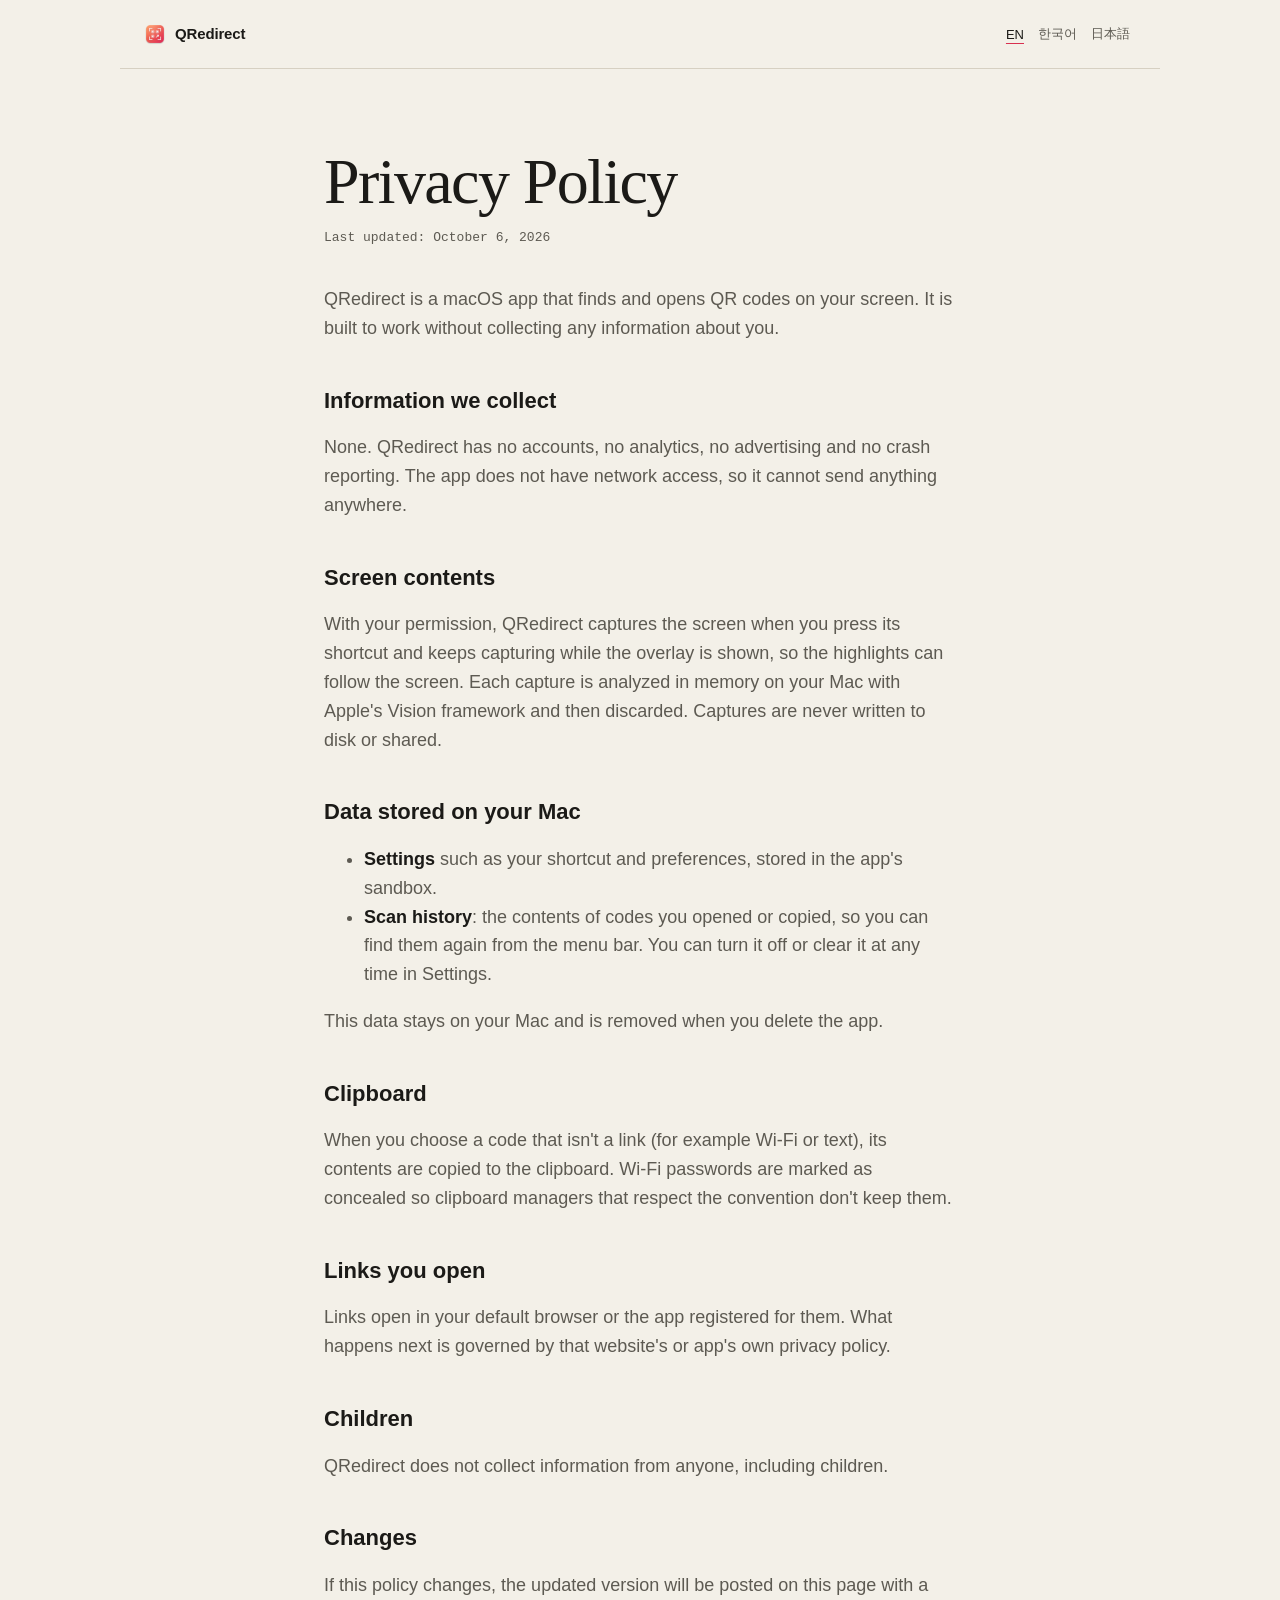
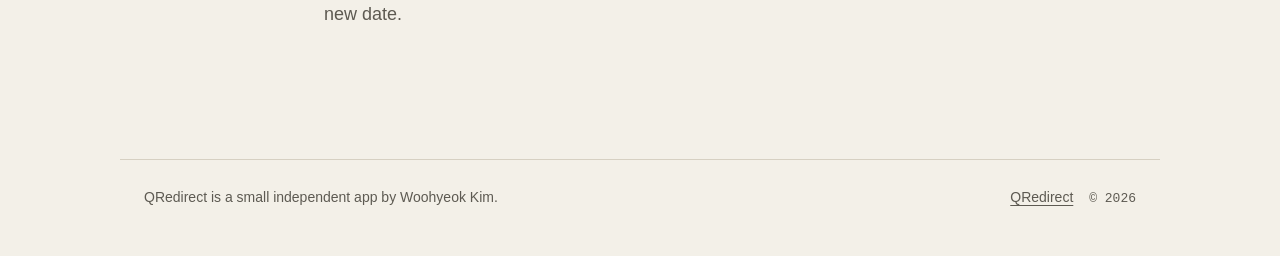
==== docs/privacy.html @ 35c8c9f6 "initial commit" ====
<!doctype html>
<html lang="en">
<head>
  <meta charset="utf-8">
  <meta name="viewport" content="width=device-width, initial-scale=1">
  <title data-i18n-title="meta.privacyTitle">Privacy Policy — QRedirect</title>
  <meta name="description" content="QRedirect collects no data. Screen captures are analyzed on your Mac and discarded.">
  <link rel="icon" href="assets/icon.png">
  <link rel="stylesheet" href="assets/style.css">
  <script src="assets/i18n.js" defer></script>
</head>
<body>
  <header class="masthead">
    <a class="wordmark" href="index.html" data-keep-lang><img src="assets/icon.png" alt="" width="22" height="22">QRedirect</a>
    <div class="lang" role="group" aria-label="Language" style="margin-left: auto">
      <button type="button" data-lang="en" aria-pressed="true">EN</button>
      <button type="button" data-lang="ko" aria-pressed="false">한국어</button>
      <button type="button" data-lang="ja" aria-pressed="false">日本語</button>
    </div>
  </header>

  <main class="doc">
      <h1 data-i18n="policy.title">Privacy Policy</h1>
      <p class="updated" data-i18n="policy.updated">Last updated: October 6, 2026</p>
      <p data-i18n="policy.intro"></p>

      <h2 data-i18n="policy.collect.title">Information we collect</h2>
      <p data-i18n="policy.collect.body"></p>

      <h2 data-i18n="policy.screen.title">Screen contents</h2>
      <p data-i18n="policy.screen.body"></p>

      <h2 data-i18n="policy.local.title">Data stored on your Mac</h2>
      <ul>
        <li data-i18n-html="policy.local.item1_html"></li>
        <li data-i18n-html="policy.local.item2_html"></li>
      </ul>
      <p data-i18n="policy.local.body"></p>

      <h2 data-i18n="policy.clipboard.title">Clipboard</h2>
      <p data-i18n="policy.clipboard.body"></p>

      <h2 data-i18n="policy.links.title">Links you open</h2>
      <p data-i18n="policy.links.body"></p>

      <h2 data-i18n="policy.children.title">Children</h2>
      <p data-i18n="policy.children.body"></p>

      <h2 data-i18n="policy.changes.title">Changes</h2>
      <p data-i18n="policy.changes.body"></p>
    </main>

  <footer class="colophon">
    <p data-i18n="footer.maker">QRedirect is a small independent app by Woohyeok Kim.</p>
    <p><a href="index.html" data-keep-lang data-i18n="footer.home">QRedirect</a> <span class="mono">© 2026</span></p>
  </footer>
</body>
</html>
---- docs/assets/style.css ----
/* Paper, ink and one red. Type does the work; the only decoration is the app's own viewfinder. */

:root {
  --paper: #f3f0e8;
  --paper-2: #ebe6da;
  --ink: #1b1a17;
  --ink-2: #5d5a52;
  --rule: #d6d0c2;
  --red: #d8304f;
  --serif: "New York", ui-serif, "Iowan Old Style", "Hiragino Mincho ProN", "Yu Mincho", Georgia, serif;
  --sans: -apple-system, BlinkMacSystemFont, "Helvetica Neue", "Hiragino Sans", "Apple SD Gothic Neo", sans-serif;
  --mono: ui-monospace, "SF Mono", Menlo, monospace;
  --col: 680px;
  --wide: 1040px;
  color-scheme: light;
}

* { box-sizing: border-box; }

html { scroll-behavior: smooth; }

body {
  margin: 0;
  background: var(--paper);
  color: var(--ink);
  font: 18px/1.6 var(--sans);
  -webkit-font-smoothing: antialiased;
}

/* Korean reads better in a gothic face than in the bundled myeongjo. */
:lang(ko) { --serif: var(--sans); word-break: keep-all; }
/* Break Japanese between phrases, not mid-word. */
:lang(ja) { word-break: auto-phrase; }
h1, h2 { text-wrap: balance; }

a { color: inherit; text-decoration-thickness: 1px; text-underline-offset: 3px; }
a:hover { color: var(--red); }

kbd {
  display: inline-block;
  min-width: 1.7em;
  margin: 0 1px;
  padding: 0 0.35em;
  border: 1px solid var(--rule);
  border-bottom-width: 2px;
  border-radius: 5px;
  background: #fbfaf6;
  color: var(--ink);
  font: 600 0.82em/1.55 var(--sans);
  text-align: center;
  vertical-align: 0.08em;
}

code { font: 0.85em var(--mono); background: var(--paper-2); padding: 1px 5px; border-radius: 4px; }

.mono { font-family: var(--mono); font-size: 13px; color: var(--ink-2); }

/* Masthead */

.masthead {
  display: flex;
  align-items: center;
  gap: 28px;
  max-width: var(--wide);
  margin: 0 auto;
  padding: 22px 24px;
  border-bottom: 1px solid var(--rule);
  font-size: 15px;
}
.wordmark { display: flex; align-items: center; gap: 9px; font-weight: 700; text-decoration: none; letter-spacing: -0.01em; }
.wordmark img { border-radius: 5px; }
.masthead nav { display: flex; gap: 22px; margin-left: auto; }
.masthead nav a { text-decoration: none; color: var(--ink-2); }
.masthead nav a:hover { color: var(--ink); }

.lang { display: flex; gap: 2px; }
.lang button {
  border: 0;
  background: none;
  padding: 2px 6px;
  font: 13px var(--sans);
  color: var(--ink-2);
  cursor: pointer;
}
.lang button[aria-pressed="true"] {
  color: var(--ink);
  text-decoration: underline;
  text-decoration-color: var(--red);
  text-underline-offset: 4px;
}

main > section { max-width: var(--wide); margin: 0 auto; padding: 0 24px; }

/* Intro */

.intro { padding-top: 88px; }
.kicker { font: 13px var(--mono); color: var(--ink-2); margin: 0 0 18px; letter-spacing: 0.02em; }
h1 {
  font: 400 clamp(44px, 7.4vw, 86px)/1.02 var(--serif);
  letter-spacing: -0.025em;
  max-width: 12em;
  margin: 0;
}
:lang(ja) h1 { font-size: clamp(36px, 6vw, 68px); line-height: 1.2; letter-spacing: 0; }
:lang(ko) h1 { font-weight: 700; font-size: clamp(36px, 6vw, 66px); line-height: 1.18; letter-spacing: -0.035em; }
.lead { max-width: 34em; margin: 28px 0 0; font-size: 20px; color: var(--ink-2); }
.availability { display: flex; align-items: center; gap: 10px; margin: 26px 0 0; font-size: 15px; }
.dot { width: 8px; height: 8px; border-radius: 50%; background: var(--red); box-shadow: 0 0 0 4px rgba(216, 48, 79, 0.15); }

/* Demo */

.demo { padding-top: 64px; }
.demo-bar { display: flex; align-items: baseline; gap: 14px; margin-bottom: 12px; }
.demo-bar p { margin: 0; font-size: 15px; }
.demo-start {
  border: 0;
  background: none;
  padding: 0;
  font: 15px var(--sans);
  color: var(--ink-2);
  text-decoration: underline;
  text-underline-offset: 3px;
  cursor: pointer;
}
.demo-start:hover { color: var(--red); }

.stage {
  position: relative;
  aspect-ratio: 16 / 9;
  border-radius: 6px;
  overflow: hidden;
  background: #14162b;
  box-shadow: 0 30px 60px -30px rgba(27, 26, 23, 0.5);
  user-select: none;
}
.slide { position: absolute; inset: 0; padding: 7% 8%; color: #fff; }
.slide-eyebrow { font: 700 clamp(9px, 1.2vw, 13px) var(--sans); letter-spacing: 0.22em; color: #9fb0ff; margin: 0; }
.slide-title { font: 700 clamp(26px, 5vw, 56px)/1.08 var(--sans); letter-spacing: -0.02em; margin: 0.5em 0 0.35em; max-width: 8em; }
.slide-body { font-size: clamp(12px, 1.6vw, 18px); color: rgba(255, 255, 255, 0.6); max-width: 17em; margin: 0; }

.code { position: absolute; margin: 0; background: #fff; padding: 1.1%; border-radius: 4px; }
.code img { display: block; width: 100%; height: auto; image-rendering: pixelated; }
.code-a { right: 9%; top: 20%; width: 24%; }
.code-b { left: 8%; bottom: 11%; width: 10%; }
.code-b figcaption {
  position: absolute;
  left: calc(100% + 14px);
  top: 50%;
  transform: translateY(-50%);
  white-space: nowrap;
  font: 600 clamp(10px, 1.3vw, 14px)/1.35 var(--sans);
  color: #fff;
}
.code-b figcaption small { font-weight: 400; color: rgba(255, 255, 255, 0.55); font-size: 0.9em; }

/* The overlay, mirroring the app: dim everything, frame the codes. */
.scrim {
  position: absolute;
  inset: 0;
  background: rgba(8, 8, 12, 0.58);
  opacity: 0;
  transition: opacity 0.18s ease-out;
  pointer-events: none;
}
.stage.scanning .scrim { opacity: 1; }
.stage.scanning .code { z-index: 2; cursor: pointer; transition: transform 0.25s cubic-bezier(0.2, 0.9, 0.3, 1.3), filter 0.2s; }
.stage.scanning .code.hover { transform: scale(1.03); }
.stage.scanning:has(.code.hover) .code:not(.hover) { filter: saturate(0.3) brightness(0.55); }

.code::before,
.code::after {
  content: "";
  position: absolute;
  pointer-events: none;
  opacity: 0;
  transition: opacity 0.18s, inset 0.3s cubic-bezier(0.2, 0.9, 0.3, 1.3);
}
/* Viewfinder corners: eight short strokes drawn as backgrounds. */
.code::before {
  --c: #fff;
  --l: 18px;
  inset: -16px;
  background:
    linear-gradient(var(--c), var(--c)) top left / var(--l) 2.5px,
    linear-gradient(var(--c), var(--c)) top left / 2.5px var(--l),
    linear-gradient(var(--c), var(--c)) top right / var(--l) 2.5px,
    linear-gradient(var(--c), var(--c)) top right / 2.5px var(--l),
    linear-gradient(var(--c), var(--c)) bottom left / var(--l) 2.5px,
    linear-gradient(var(--c), var(--c)) bottom left / 2.5px var(--l),
    linear-gradient(var(--c), var(--c)) bottom right / var(--l) 2.5px,
    linear-gradient(var(--c), var(--c)) bottom right / 2.5px var(--l);
  background-repeat: no-repeat;
}
.code::after { inset: -3px; border-radius: 6px; box-shadow: 0 0 0 2px var(--red), 0 0 30px 6px rgba(216, 48, 79, 0.55); }
.stage.scanning .code::before { opacity: 0.85; inset: -11px; }
.stage.scanning .code.hover::before { opacity: 1; inset: -7px; }
.stage.scanning .code.hover::after { opacity: 1; }

.badge {
  position: absolute;
  left: -20px;
  top: -20px;
  width: 22px;
  height: 22px;
  border-radius: 50%;
  background: var(--red);
  color: #fff;
  font: 700 11px/22px var(--sans);
  text-align: center;
  box-shadow: 0 0 0 2px #fff;
  opacity: 0;
  transition: opacity 0.18s;
}
.stage.scanning .badge { opacity: 1; }

.chip {
  position: absolute;
  left: 50%;
  top: calc(100% + 20px);
  transform: translate(-50%, -4px);
  display: flex;
  gap: 9px;
  align-items: center;
  padding: 6px 14px 6px 7px;
  border-radius: 999px;
  background: rgba(250, 249, 245, 0.96);
  color: var(--ink);
  white-space: nowrap;
  box-shadow: 0 8px 24px rgba(0, 0, 0, 0.3);
  font: 11px/1.3 var(--sans);
  opacity: 0;
  pointer-events: none;
  transition: opacity 0.15s, transform 0.2s;
}
.chip b { display: block; font-size: 13px; }
.chip i { width: 22px; height: 22px; border-radius: 50%; background: var(--red); flex: none; }
.stage.scanning .code.hover .chip { opacity: 1; transform: translate(-50%, 0); }

.guide {
  position: absolute;
  left: 50%;
  top: 4%;
  transform: translate(-50%, -6px);
  display: flex;
  align-items: center;
  gap: 5px;
  padding: 6px 12px;
  border-radius: 999px;
  background: rgba(250, 249, 245, 0.96);
  color: var(--ink);
  font: 600 12px var(--sans);
  white-space: nowrap;
  opacity: 0;
  transition: opacity 0.2s, transform 0.25s;
  z-index: 3;
  pointer-events: none;
}
.guide .sep { width: 1px; height: 12px; background: var(--rule); margin: 0 5px; }
.guide kbd { font-size: 10px; }
.stage.scanning .guide { opacity: 1; transform: translate(-50%, 0); }

.toast {
  position: absolute;
  left: 50%;
  bottom: 7%;
  transform: translate(-50%, 8px);
  padding: 9px 18px;
  border-radius: 999px;
  background: rgba(250, 249, 245, 0.96);
  color: var(--ink);
  font: 600 13px var(--sans);
  white-space: nowrap;
  box-shadow: 0 8px 24px rgba(0, 0, 0, 0.3);
  opacity: 0;
  transition: opacity 0.2s, transform 0.25s;
  z-index: 3;
  pointer-events: none;
}
.toast.show { opacity: 1; transform: translate(-50%, 0); }

@media (prefers-reduced-motion: reduce) {
  .stage *, .stage *::before, .stage *::after { transition-duration: 0.01s !important; }
}

/* Sections */

h2 {
  font: 400 clamp(30px, 4vw, 44px)/1.12 var(--serif);
  letter-spacing: -0.015em;
  margin: 0 0 28px;
  max-width: 18em;
}
:lang(ko) h2 { font-weight: 700; font-size: clamp(26px, 3.4vw, 36px); letter-spacing: -0.03em; }
:lang(ja) h2 { font-size: clamp(26px, 3.4vw, 38px); line-height: 1.3; letter-spacing: 0; }

.what { padding-top: 120px; }
.table { margin: 0; border-top: 1px solid var(--ink); }
.table > div {
  display: grid;
  grid-template-columns: minmax(180px, 2fr) 5fr;
  gap: 24px;
  padding: 16px 0;
  border-bottom: 1px solid var(--rule);
}
.table dt { font-weight: 600; }
.table dd { margin: 0; color: var(--ink-2); }

.notes { display: grid; grid-template-columns: repeat(3, 1fr); gap: 36px; margin-top: 56px; }
.notes p { margin: 0; font-size: 16px; color: var(--ink-2); padding-top: 14px; border-top: 2px solid var(--ink); }

/* Screenshots scroll sideways. */
main > .gallery {
  display: grid;
  grid-auto-flow: column;
  grid-auto-columns: min(86%, 820px);
  gap: 8px;
  overflow-x: auto;
  scroll-snap-type: x mandatory;
  max-width: none;
  margin-top: 110px;
  padding: 0 max(24px, calc((100vw - var(--wide)) / 2 + 24px)) 18px;
}
.gallery figure { margin: 0; scroll-snap-align: center; }
.gallery img { width: 100%; height: auto; display: block; }
.gallery figcaption { font: 13px var(--mono); color: var(--ink-2); margin-top: 4px; padding-left: 70px; }

.privacy { padding-top: 100px; }
.privacy p { max-width: 36em; color: var(--ink-2); margin: 0 0 18px; }

.faq { padding-top: 110px; }
.faq dl { margin: 0; max-width: var(--col); }
.faq dt { font-weight: 600; margin-top: 26px; }
.faq dt:first-child { margin-top: 0; }
.faq dd { margin: 6px 0 0; color: var(--ink-2); }

.colophon {
  max-width: var(--wide);
  margin: 130px auto 0;
  padding: 26px 24px 48px;
  border-top: 1px solid var(--rule);
  display: flex;
  justify-content: space-between;
  flex-wrap: wrap;
  gap: 12px;
  font-size: 14px;
  color: var(--ink-2);
}
.colophon p { margin: 0; }
.colophon .mono { margin-left: 12px; }

/* Long-form pages (privacy policy) */

.doc { max-width: var(--col); margin: 0 auto; padding: 80px 24px 0; }
.doc h1 { font-size: clamp(40px, 6vw, 64px); }
.doc h1 { max-width: none; }
:lang(ja) .doc h1 { font-size: clamp(34px, 5vw, 52px); }
.doc .updated { font: 13px var(--mono); color: var(--ink-2); margin: 16px 0 40px; }
.doc h2 { font: 600 22px/1.3 var(--sans); letter-spacing: 0; margin: 44px 0 10px; }
.doc p, .doc li { color: var(--ink-2); }
.doc strong { color: var(--ink); }

@media (max-width: 760px) {
  body { font-size: 17px; }
  .masthead { gap: 14px; }
  .masthead nav { display: none; }
  .lang { margin-left: auto; }
  .intro { padding-top: 56px; }
  .lead { font-size: 18px; }
  .demo-bar { flex-direction: column; gap: 2px; }
  .table > div { grid-template-columns: 1fr; gap: 4px; }
  .notes { grid-template-columns: 1fr; gap: 24px; }
  .chip, .guide { font-size: 9px; }
  .code::before { --l: 10px; }
}
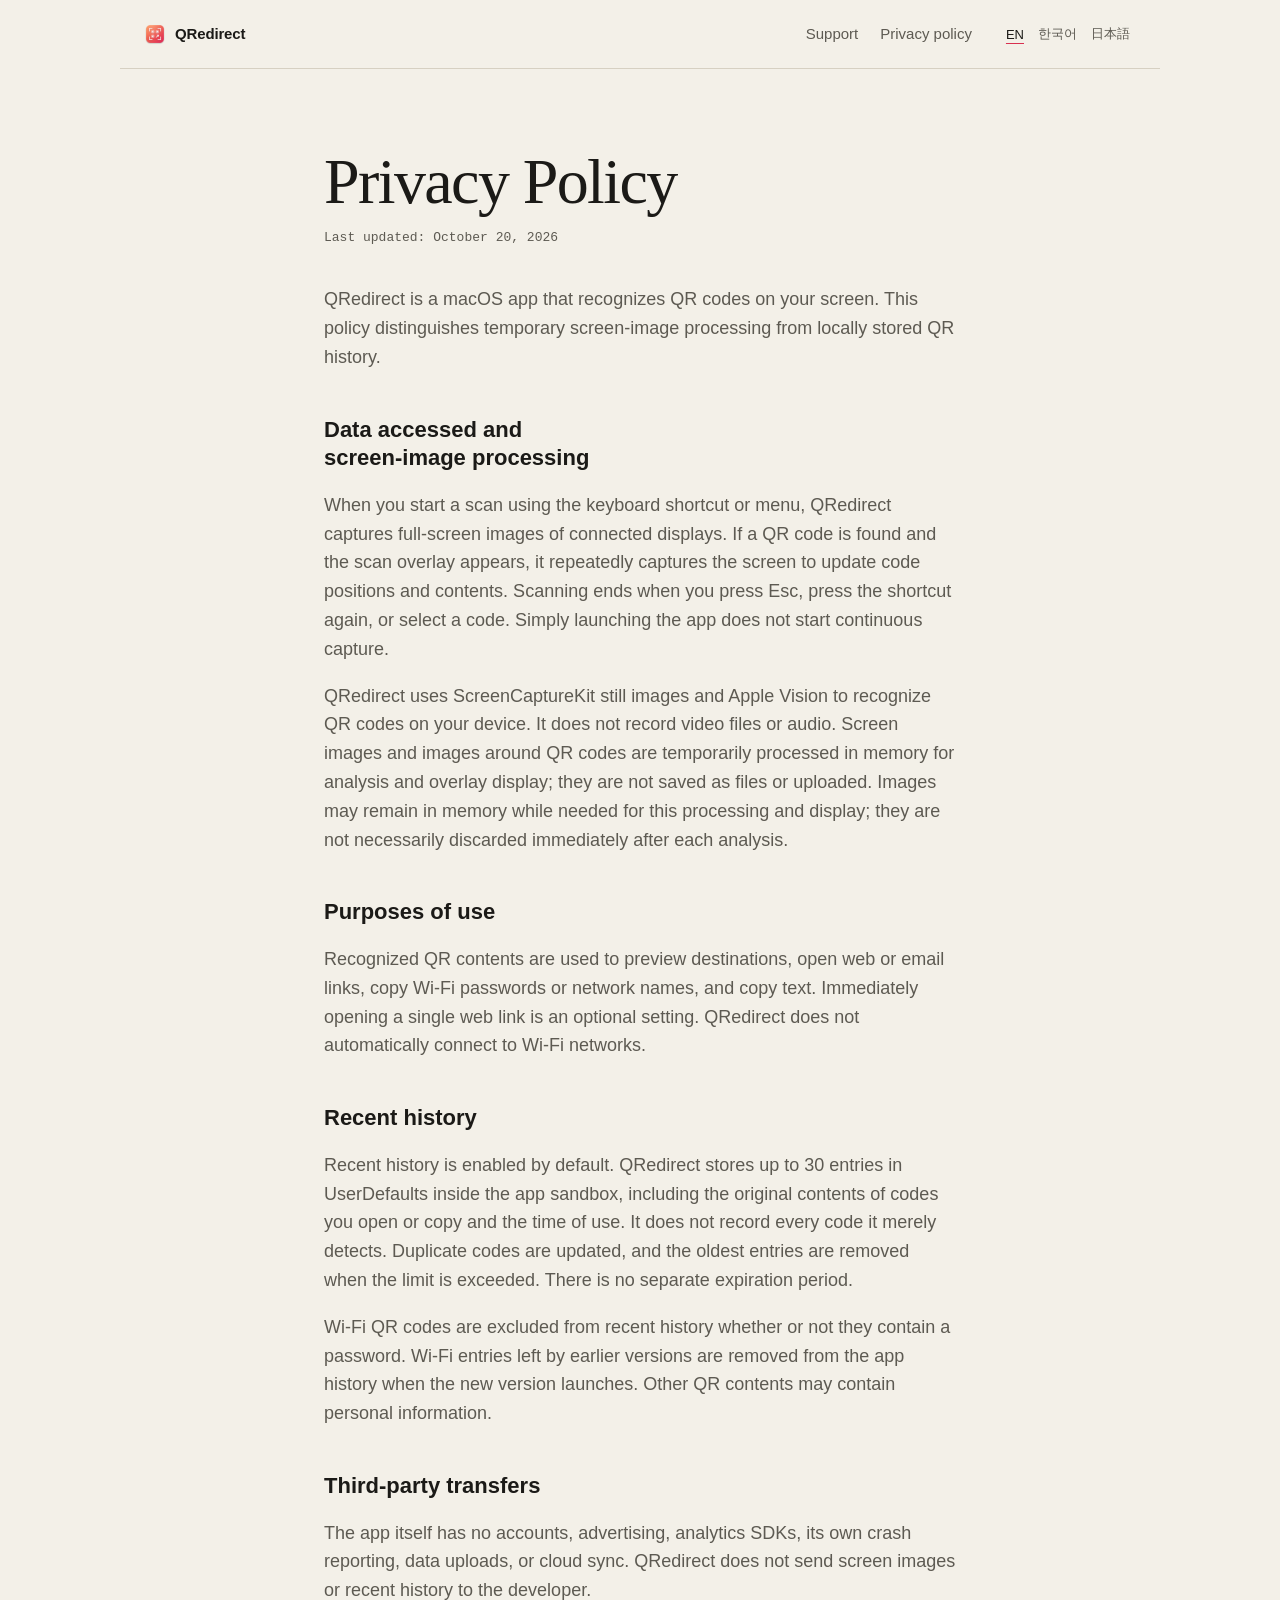
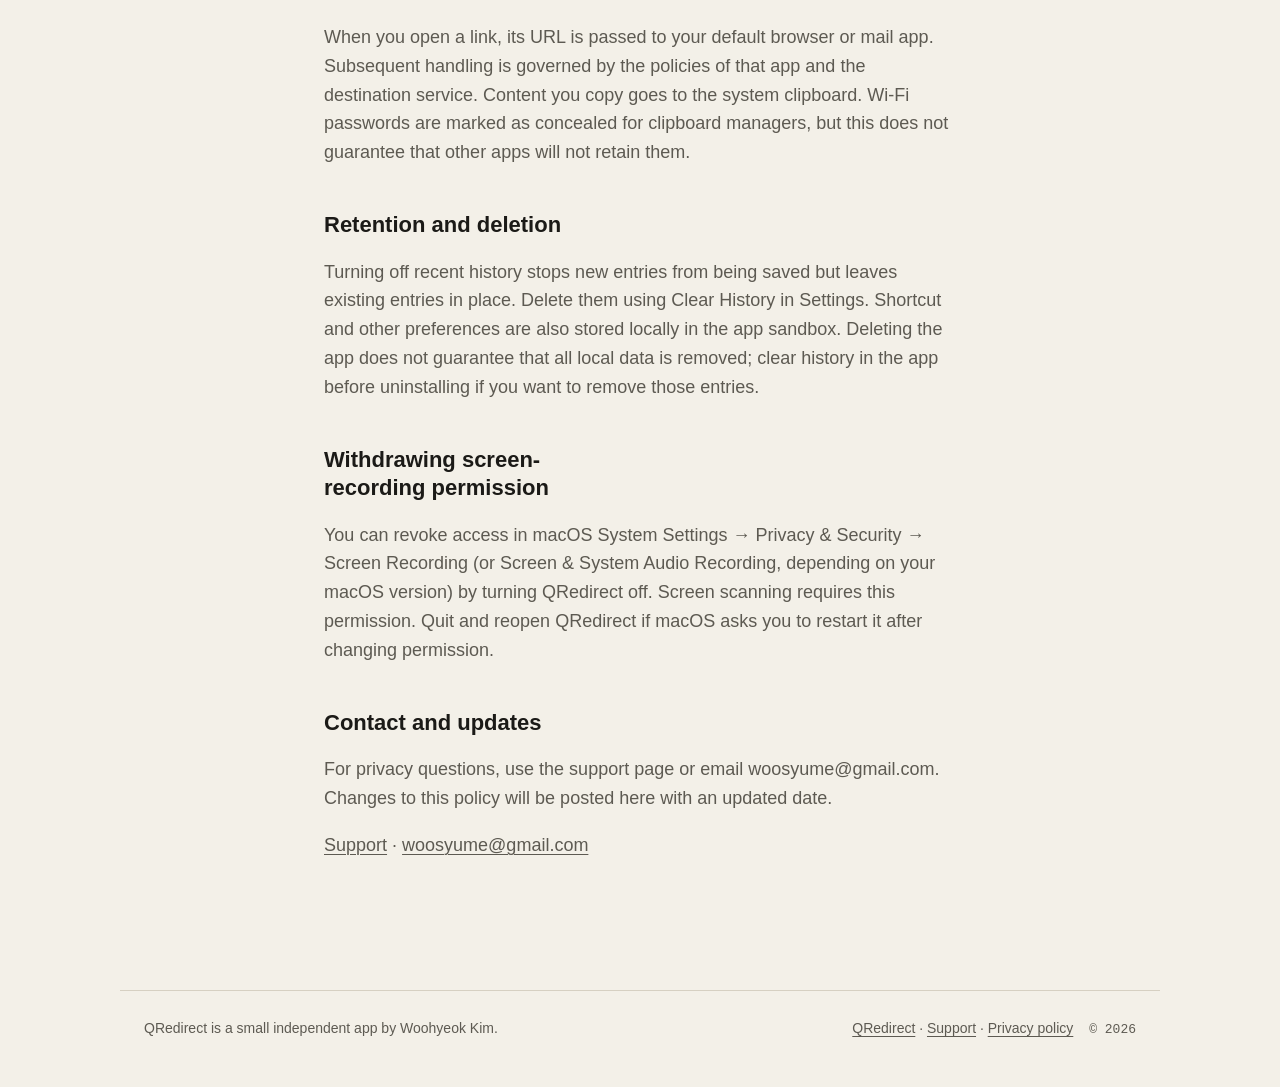
==== commit 28e1bae6: "Update multilingual privacy policy and add support page" ====
--- a/docs/privacy.html
+++ b/docs/privacy.html
@@ -4,55 +4,46 @@
   <meta charset="utf-8">
   <meta name="viewport" content="width=device-width, initial-scale=1">
   <title data-i18n-title="meta.privacyTitle">Privacy Policy — QRedirect</title>
-  <meta name="description" content="QRedirect collects no data. Screen captures are analyzed on your Mac and discarded.">
+  <meta name="description" data-i18n-description="meta.privacyDescription" content="How QRedirect processes screen images, stores recent QR codes, and handles links and the clipboard.">
   <link rel="icon" href="assets/icon.png">
   <link rel="stylesheet" href="assets/style.css">
   <script src="assets/i18n.js" defer></script>
 </head>
 <body>
   <header class="masthead">
-    <a class="wordmark" href="index.html" data-keep-lang><img src="assets/icon.png" alt="" width="22" height="22">QRedirect</a>
-    <div class="lang" role="group" aria-label="Language" style="margin-left: auto">
+    <a class="wordmark" href="./" data-keep-lang><img src="assets/icon.png" alt="" width="22" height="22">QRedirect</a>
+    <nav><a data-i18n="nav.support" href="support/" data-keep-lang>Support</a> <a data-i18n="footer.privacy" href="privacy.html" data-keep-lang>Privacy policy</a></nav>
+    <div class="lang" role="group" aria-label="Language">
       <button type="button" data-lang="en" aria-pressed="true">EN</button>
       <button type="button" data-lang="ko" aria-pressed="false">한국어</button>
       <button type="button" data-lang="ja" aria-pressed="false">日本語</button>
     </div>
   </header>
-
   <main class="doc">
-      <h1 data-i18n="policy.title">Privacy Policy</h1>
-      <p class="updated" data-i18n="policy.updated">Last updated: October 6, 2026</p>
-      <p data-i18n="policy.intro"></p>
-
-      <h2 data-i18n="policy.collect.title">Information we collect</h2>
-      <p data-i18n="policy.collect.body"></p>
-
-      <h2 data-i18n="policy.screen.title">Screen contents</h2>
-      <p data-i18n="policy.screen.body"></p>
-
-      <h2 data-i18n="policy.local.title">Data stored on your Mac</h2>
-      <ul>
-        <li data-i18n-html="policy.local.item1_html"></li>
-        <li data-i18n-html="policy.local.item2_html"></li>
-      </ul>
-      <p data-i18n="policy.local.body"></p>
-
-      <h2 data-i18n="policy.clipboard.title">Clipboard</h2>
-      <p data-i18n="policy.clipboard.body"></p>
-
-      <h2 data-i18n="policy.links.title">Links you open</h2>
-      <p data-i18n="policy.links.body"></p>
-
-      <h2 data-i18n="policy.children.title">Children</h2>
-      <p data-i18n="policy.children.body"></p>
-
-      <h2 data-i18n="policy.changes.title">Changes</h2>
-      <p data-i18n="policy.changes.body"></p>
-    </main>
-
-  <footer class="colophon">
-    <p data-i18n="footer.maker">QRedirect is a small independent app by Woohyeok Kim.</p>
-    <p><a href="index.html" data-keep-lang data-i18n="footer.home">QRedirect</a> <span class="mono">© 2026</span></p>
-  </footer>
+    <h1 data-i18n="policy.title">Privacy Policy</h1>
+    <p data-i18n="policy.updated" class="updated">Last updated: October 20, 2026</p>
+    <p data-i18n="policy.intro">QRedirect is a macOS app that recognizes QR codes on your screen. This policy distinguishes temporary screen-image processing from locally stored QR history.</p>
+    <h2 data-i18n="policy.access.title" id="access">Data accessed and screen-image processing</h2>
+    <p data-i18n="policy.access.body">When you start a scan using the keyboard shortcut or menu, QRedirect captures full-screen images of connected displays. If a QR code is found and the scan overlay appears, it repeatedly captures the screen to update code positions and contents. Scanning ends when you press Esc, press the shortcut again, or select a code. Simply launching the app does not start continuous capture.</p>
+    <p data-i18n="policy.access.images">QRedirect uses ScreenCaptureKit still images and Apple Vision to recognize QR codes on your device. It does not record video files or audio. Screen images and images around QR codes are temporarily processed in memory for analysis and overlay display; they are not saved as files or uploaded. Images may remain in memory while needed for this processing and display; they are not necessarily discarded immediately after each analysis.</p>
+    <h2 data-i18n="policy.use.title" id="use">Purposes of use</h2>
+    <p data-i18n="policy.use.body">Recognized QR contents are used to preview destinations, open web or email links, copy Wi-Fi passwords or network names, and copy text. Immediately opening a single web link is an optional setting. QRedirect does not automatically connect to Wi-Fi networks.</p>
+    <h2 data-i18n="policy.history.title" id="history">Recent history</h2>
+    <p data-i18n="policy.history.body">Recent history is enabled by default. QRedirect stores up to 30 entries in UserDefaults inside the app sandbox, including the original contents of codes you open or copy and the time of use. It does not record every code it merely detects. Duplicate codes are updated, and the oldest entries are removed when the limit is exceeded. There is no separate expiration period.</p>
+    <p data-i18n="policy.history.wifi">Wi-Fi QR codes are excluded from recent history whether or not they contain a password. Wi-Fi entries left by earlier versions are removed from the app history when the new version launches. Other QR contents may contain personal information.</p>
+    <h2 data-i18n="policy.sharing.title" id="sharing">Third-party transfers</h2>
+    <p data-i18n="policy.sharing.app">The app itself has no accounts, advertising, analytics SDKs, its own crash reporting, data uploads, or cloud sync. QRedirect does not send screen images or recent history to the developer.</p>
+    <p data-i18n="policy.sharing.links">When you open a link, its URL is passed to your default browser or mail app. Subsequent handling is governed by the policies of that app and the destination service. Content you copy goes to the system clipboard. Wi-Fi passwords are marked as concealed for clipboard managers, but this does not guarantee that other apps will not retain them.</p>
+    <h2 data-i18n="policy.retention.title" id="retention">Retention and deletion</h2>
+    <p data-i18n="policy.retention.body">Turning off recent history stops new entries from being saved but leaves existing entries in place. Delete them using Clear History in Settings. Shortcut and other preferences are also stored locally in the app sandbox. Deleting the app does not guarantee that all local data is removed; clear history in the app before uninstalling if you want to remove those entries.</p>
+    <h2 data-i18n="policy.permission.title" id="permission">Withdrawing screen-recording permission</h2>
+    <p data-i18n="policy.permission.body">You can revoke access in macOS System Settings → Privacy &amp; Security → Screen Recording (or Screen &amp; System Audio Recording, depending on your macOS version) by turning QRedirect off. Screen scanning requires this permission. Quit and reopen QRedirect if macOS asks you to restart it after changing permission.</p>
+    <h2 data-i18n="policy.contact.title" id="contact">Contact and updates</h2>
+    <p data-i18n="policy.contact.body">For privacy questions, use the support page or email woosyume@gmail.com. Changes to this policy will be posted here with an updated date.</p>
+    <p><a href="support/" data-keep-lang data-i18n="nav.support">Support</a> · <a href="mailto:woosyume@gmail.com">woosyume@gmail.com</a></p>
+  </main>
+  <footer class="colophon"><p data-i18n="footer.maker">QRedirect is a small independent app by Woohyeok Kim.</p>
+<p><a href="./" data-keep-lang>QRedirect</a> · <a data-i18n="nav.support" href="support/" data-keep-lang>Support</a> · <a data-i18n="footer.privacy" href="privacy.html" data-keep-lang>Privacy policy</a> <span class="mono">© 2026</span></p>
+</footer>
 </body>
 </html>
--- a/docs/assets/style.css
+++ b/docs/assets/style.css
@@ -372,3 +372,17 @@
   .chip, .guide { font-size: 9px; }
   .code::before { --l: 10px; }
 }
+
+/* Support uses the same paper, type and spacing as the policy. */
+.support-faq { margin: 0; }
+.support-faq dt { font-weight: 600; margin-top: 28px; }
+.support-faq dd { margin: 8px 0 0; color: var(--ink-2); }
+.contact-email { font-size: 22px; overflow-wrap: anywhere; }
+.doc a { overflow-wrap: anywhere; }
+.lang button:focus-visible, a:focus-visible { outline: 2px solid var(--red); outline-offset: 4px; }
+
+@media (max-width: 760px) {
+  .masthead { flex-wrap: wrap; }
+  .masthead nav { display: flex; order: 3; width: 100%; margin-left: 0; gap: 18px; flex-wrap: wrap; }
+  .doc { padding-top: 48px; }
+}
